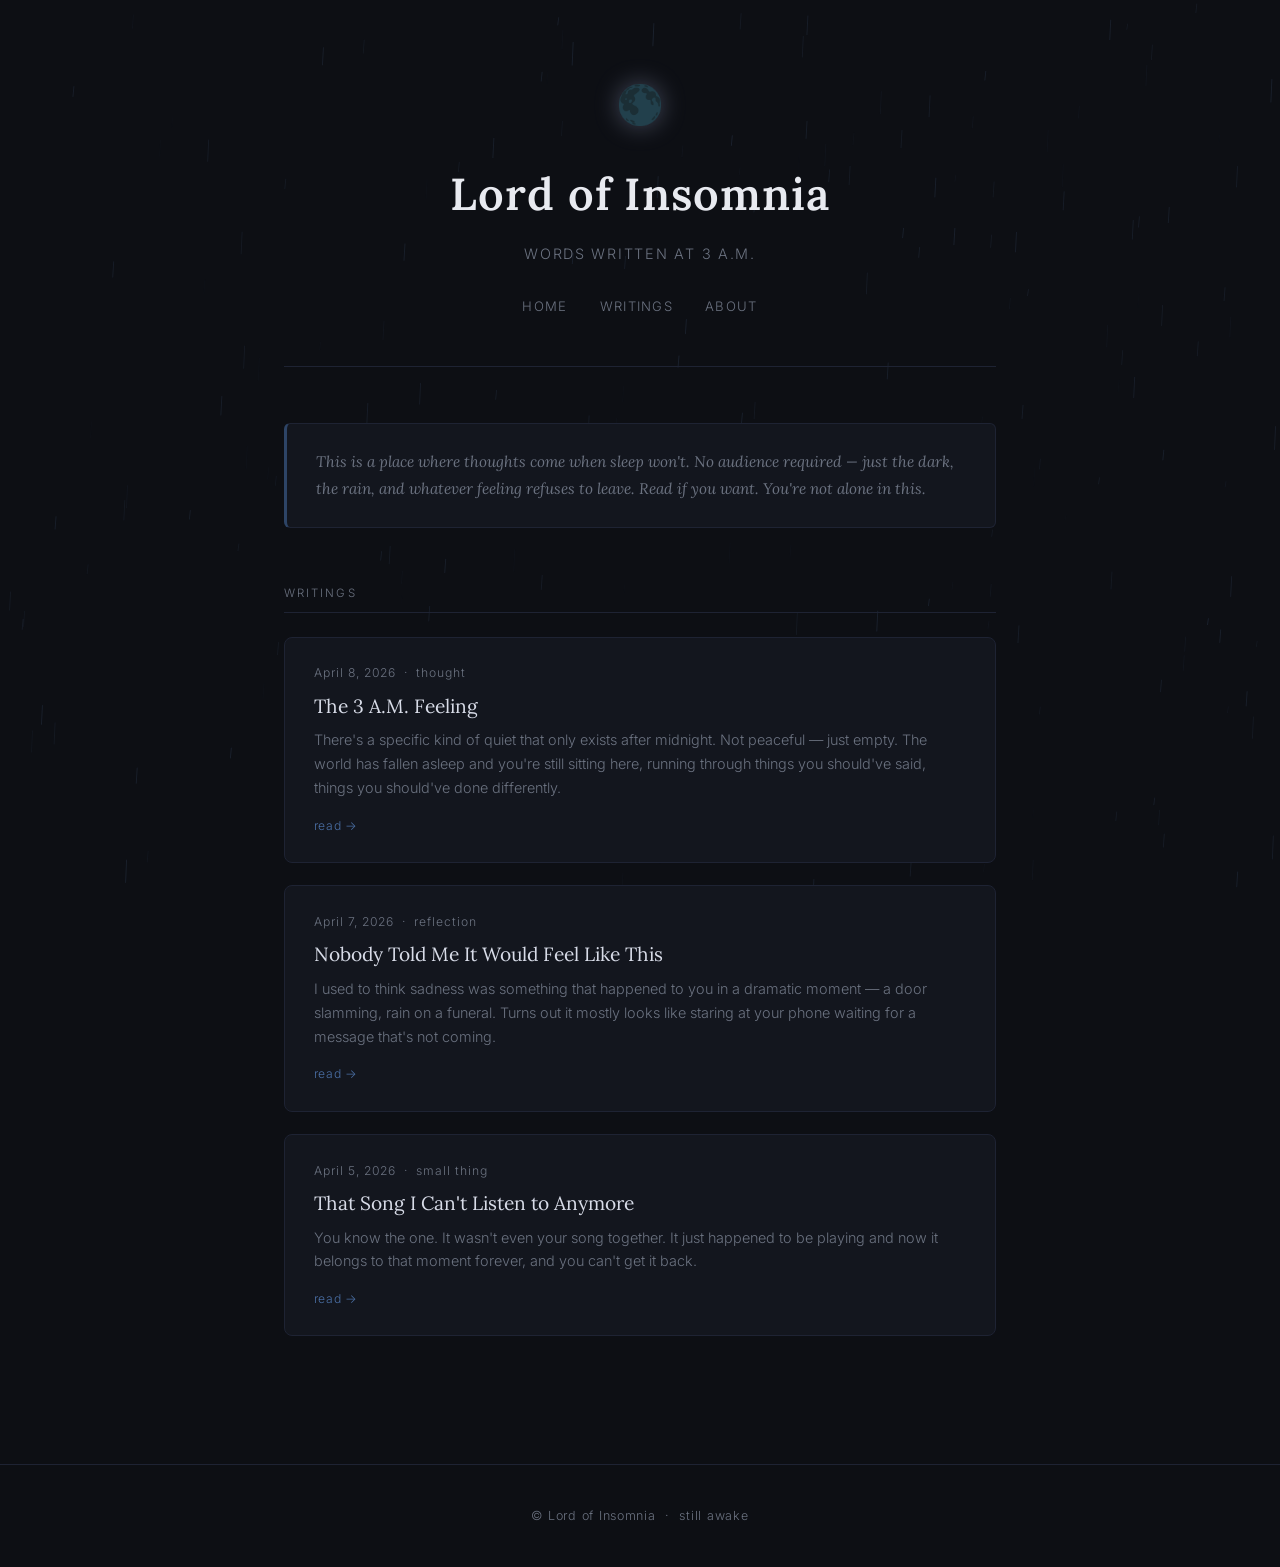
==== index.html @ 432faefa "Add sad-theme GitHub Pages writing site with animated rain Agent-Logs-Url: https://github.com/orgito" ====
<!DOCTYPE html>
<html lang="en">
<head>
  <meta charset="UTF-8" />
  <meta name="viewport" content="width=device-width, initial-scale=1.0" />
  <title>Lord of Insomnia</title>
  <link rel="stylesheet" href="style.css" />
</head>
<body>

  <canvas id="rain-canvas"></canvas>

  <div class="wrapper">

    <header>
      <span class="moon">🌑</span>
      <h1 class="site-title">Lord of Insomnia</h1>
      <p class="site-subtitle">words written at 3 a.m.</p>
      <nav>
        <a href="index.html">Home</a>
        <a href="#writings">Writings</a>
        <a href="#about">About</a>
      </nav>
    </header>

    <!-- Intro -->
    <div class="intro-block" id="about">
      This is a place where thoughts come when sleep won't.
      No audience required — just the dark, the rain,
      and whatever feeling refuses to leave.
      Read if you want. You're not alone in this.
    </div>

    <!-- Writings list -->
    <section id="writings">
      <p class="section-label">Writings</p>

      <div class="post-list">

        <a class="post-card" href="posts/the-3am-feeling.html">
          <div class="post-card-meta">April 8, 2026 &nbsp;·&nbsp; thought</div>
          <div class="post-card-title">The 3 A.M. Feeling</div>
          <div class="post-card-excerpt">
            There's a specific kind of quiet that only exists after midnight. Not peaceful — just empty.
            The world has fallen asleep and you're still sitting here, running through
            things you should've said, things you should've done differently.
          </div>
          <div class="post-card-footer">read →</div>
        </a>

        <a class="post-card" href="posts/nobody-told-me.html">
          <div class="post-card-meta">April 7, 2026 &nbsp;·&nbsp; reflection</div>
          <div class="post-card-title">Nobody Told Me It Would Feel Like This</div>
          <div class="post-card-excerpt">
            I used to think sadness was something that happened to you in a dramatic moment —
            a door slamming, rain on a funeral. Turns out it mostly looks like staring at your
            phone waiting for a message that's not coming.
          </div>
          <div class="post-card-footer">read →</div>
        </a>

        <a class="post-card" href="posts/favorite-song.html">
          <div class="post-card-meta">April 5, 2026 &nbsp;·&nbsp; small thing</div>
          <div class="post-card-title">That Song I Can't Listen to Anymore</div>
          <div class="post-card-excerpt">
            You know the one. It wasn't even your song together.
            It just happened to be playing and now it belongs to that moment forever,
            and you can't get it back.
          </div>
          <div class="post-card-footer">read →</div>
        </a>

      </div>
    </section>

  </div><!-- /wrapper -->

  <footer>
    &copy; Lord of Insomnia &nbsp;·&nbsp; still awake
  </footer>

  <script src="rain-animation.js"></script>

</body>
</html>
---- style.css ----
/* ───────────────────────────────────────────────
   Lord of Insomnia — Sad Theme
   A place to write. A place to be heard.
─────────────────────────────────────────────── */

@import url('https://fonts.googleapis.com/css2?family=Lora:ital,wght@0,400;0,600;1,400&family=Inter:wght@300;400&display=swap');

:root {
  --bg:         #0d0f14;
  --bg-card:    #13161e;
  --bg-card2:   #181c26;
  --border:     #1e2333;
  --accent:     #4a6fa5;
  --accent-dim: #2d4466;
  --text:       #c8cdd8;
  --text-muted: #6b7280;
  --text-dim:   #9aa3b0;
  --rain:       rgba(74, 111, 165, 0.08);
  --glow:       rgba(74, 111, 165, 0.15);
}

*, *::before, *::after {
  box-sizing: border-box;
  margin: 0;
  padding: 0;
}

html {
  scroll-behavior: smooth;
}

body {
  background-color: var(--bg);
  color: var(--text);
  font-family: 'Inter', sans-serif;
  font-weight: 300;
  font-size: 16px;
  line-height: 1.7;
  min-height: 100vh;
  overflow-x: hidden;
}

/* ── Rain canvas ── */
#rain-canvas {
  position: fixed;
  top: 0; left: 0;
  width: 100%; height: 100%;
  pointer-events: none;
  z-index: 0;
  opacity: 0.35;
}

/* ── Layout ── */
.wrapper {
  position: relative;
  z-index: 1;
  max-width: 760px;
  margin: 0 auto;
  padding: 0 1.5rem 4rem;
}

/* ── Header ── */
header {
  text-align: center;
  padding: 4.5rem 0 3rem;
  border-bottom: 1px solid var(--border);
  margin-bottom: 3.5rem;
}

.site-title {
  font-family: 'Lora', serif;
  font-size: clamp(1.8rem, 5vw, 2.8rem);
  font-weight: 600;
  color: #e8eaf0;
  letter-spacing: 0.02em;
  margin-bottom: 0.6rem;
}

.site-subtitle {
  font-size: 0.9rem;
  color: var(--text-muted);
  letter-spacing: 0.12em;
  text-transform: uppercase;
}

.moon {
  display: block;
  font-size: 2.4rem;
  margin-bottom: 1.2rem;
  animation: float 6s ease-in-out infinite;
  filter: drop-shadow(0 0 12px rgba(200, 210, 255, 0.3));
}

@keyframes float {
  0%, 100% { transform: translateY(0); }
  50%       { transform: translateY(-8px); }
}

/* ── Nav ── */
nav {
  display: flex;
  justify-content: center;
  gap: 2rem;
  margin-top: 1.8rem;
}

nav a {
  color: var(--text-muted);
  text-decoration: none;
  font-size: 0.82rem;
  letter-spacing: 0.1em;
  text-transform: uppercase;
  transition: color 0.25s;
}

nav a:hover { color: var(--accent); }

/* ── Section headings ── */
.section-label {
  font-size: 0.72rem;
  letter-spacing: 0.18em;
  text-transform: uppercase;
  color: var(--text-muted);
  margin-bottom: 1.5rem;
  padding-bottom: 0.5rem;
  border-bottom: 1px solid var(--border);
}

/* ── Post cards ── */
.post-list {
  display: flex;
  flex-direction: column;
  gap: 1.4rem;
  margin-bottom: 4rem;
}

.post-card {
  background: var(--bg-card);
  border: 1px solid var(--border);
  border-radius: 8px;
  padding: 1.6rem 1.8rem;
  text-decoration: none;
  color: inherit;
  display: block;
  transition: border-color 0.25s, box-shadow 0.25s, transform 0.2s;
}

.post-card:hover {
  border-color: var(--accent-dim);
  box-shadow: 0 0 24px var(--glow);
  transform: translateY(-2px);
}

.post-card-meta {
  font-size: 0.76rem;
  color: var(--text-muted);
  letter-spacing: 0.08em;
  margin-bottom: 0.55rem;
}

.post-card-title {
  font-family: 'Lora', serif;
  font-size: 1.2rem;
  color: #d8dce8;
  margin-bottom: 0.55rem;
  line-height: 1.4;
}

.post-card-excerpt {
  font-size: 0.9rem;
  color: var(--text-muted);
  line-height: 1.65;
  display: -webkit-box;
  -webkit-line-clamp: 3;
  -webkit-box-orient: vertical;
  overflow: hidden;
}

.post-card-footer {
  margin-top: 1rem;
  font-size: 0.76rem;
  color: var(--accent);
  letter-spacing: 0.05em;
}

/* ── Single post page ── */
.post-header {
  text-align: center;
  padding: 3rem 0 2.5rem;
  border-bottom: 1px solid var(--border);
  margin-bottom: 2.5rem;
}

.post-title {
  font-family: 'Lora', serif;
  font-size: clamp(1.6rem, 4vw, 2.4rem);
  font-weight: 600;
  color: #e8eaf0;
  margin-bottom: 0.8rem;
  line-height: 1.3;
}

.post-meta {
  font-size: 0.8rem;
  color: var(--text-muted);
  letter-spacing: 0.08em;
}

.post-body {
  font-family: 'Lora', serif;
  font-size: 1.08rem;
  line-height: 1.9;
  color: var(--text-dim);
}

.post-body p     { margin-bottom: 1.4em; }
.post-body em    { color: #b0b8cc; font-style: italic; }
.post-body strong { color: #d0d4e0; font-weight: 600; }

.post-body blockquote {
  border-left: 3px solid var(--accent-dim);
  padding-left: 1.2rem;
  margin: 1.8rem 0;
  color: var(--text-muted);
  font-style: italic;
}

.back-link {
  display: inline-flex;
  align-items: center;
  gap: 0.4rem;
  margin-top: 3rem;
  font-size: 0.82rem;
  color: var(--text-muted);
  text-decoration: none;
  letter-spacing: 0.06em;
  transition: color 0.2s;
}

.back-link:hover { color: var(--accent); }

/* ── About / intro block ── */
.intro-block {
  background: var(--bg-card);
  border: 1px solid var(--border);
  border-left: 3px solid var(--accent-dim);
  border-radius: 6px;
  padding: 1.5rem 1.8rem;
  margin-bottom: 3.5rem;
  font-family: 'Lora', serif;
  font-style: italic;
  color: var(--text-muted);
  font-size: 0.96rem;
  line-height: 1.8;
}

/* ── Footer ── */
footer {
  text-align: center;
  padding: 2.5rem 0;
  border-top: 1px solid var(--border);
  font-size: 0.78rem;
  color: var(--text-muted);
  letter-spacing: 0.06em;
}

/* ── Scrollbar ── */
::-webkit-scrollbar { width: 6px; }
::-webkit-scrollbar-track { background: var(--bg); }
::-webkit-scrollbar-thumb { background: var(--border); border-radius: 3px; }
::-webkit-scrollbar-thumb:hover { background: var(--accent-dim); }
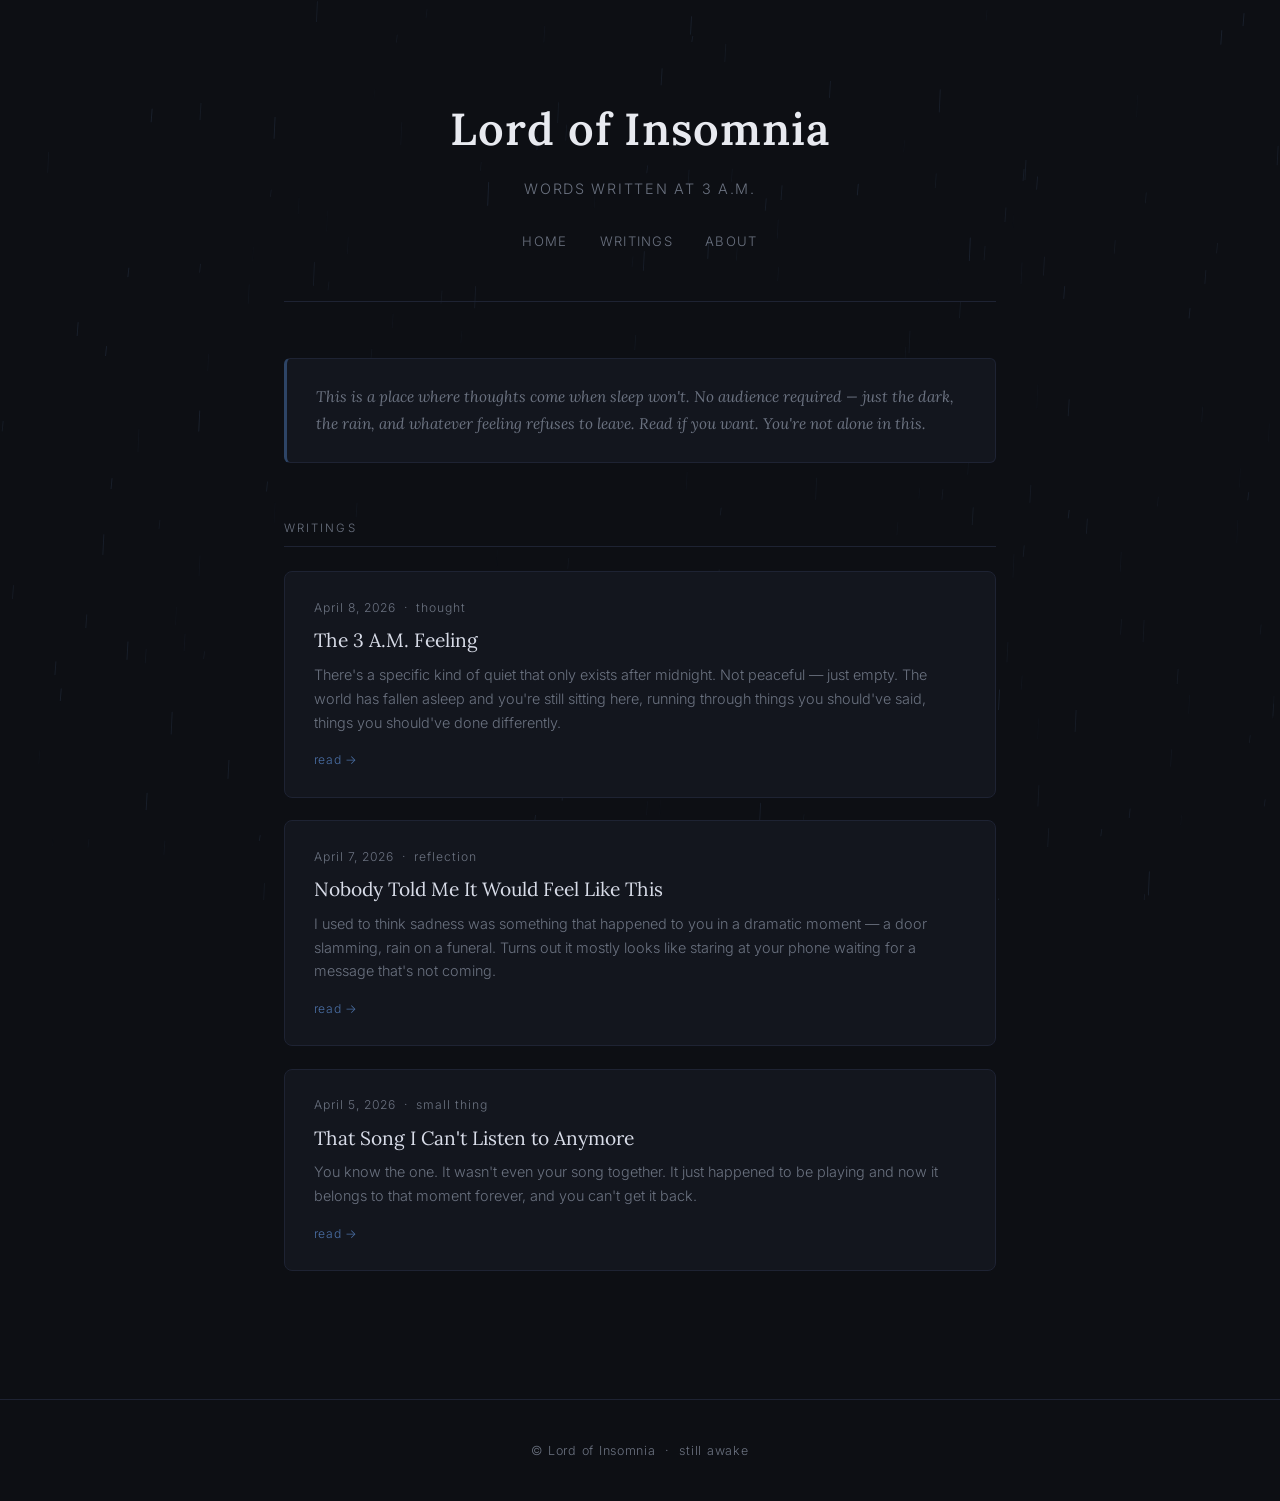
==== commit c5fc9abd: "Remove 🌑 emoji from all HTML files Agent-Logs-Url: https://github.com/orgito1015/My-twitter-Lord-of-" ====
--- a/index.html
+++ b/index.html
@@ -13,7 +13,7 @@
   <div class="wrapper">
 
     <header>
-      <span class="moon">🌑</span>
+      <span class="moon"></span>
       <h1 class="site-title">Lord of Insomnia</h1>
       <p class="site-subtitle">words written at 3 a.m.</p>
       <nav>
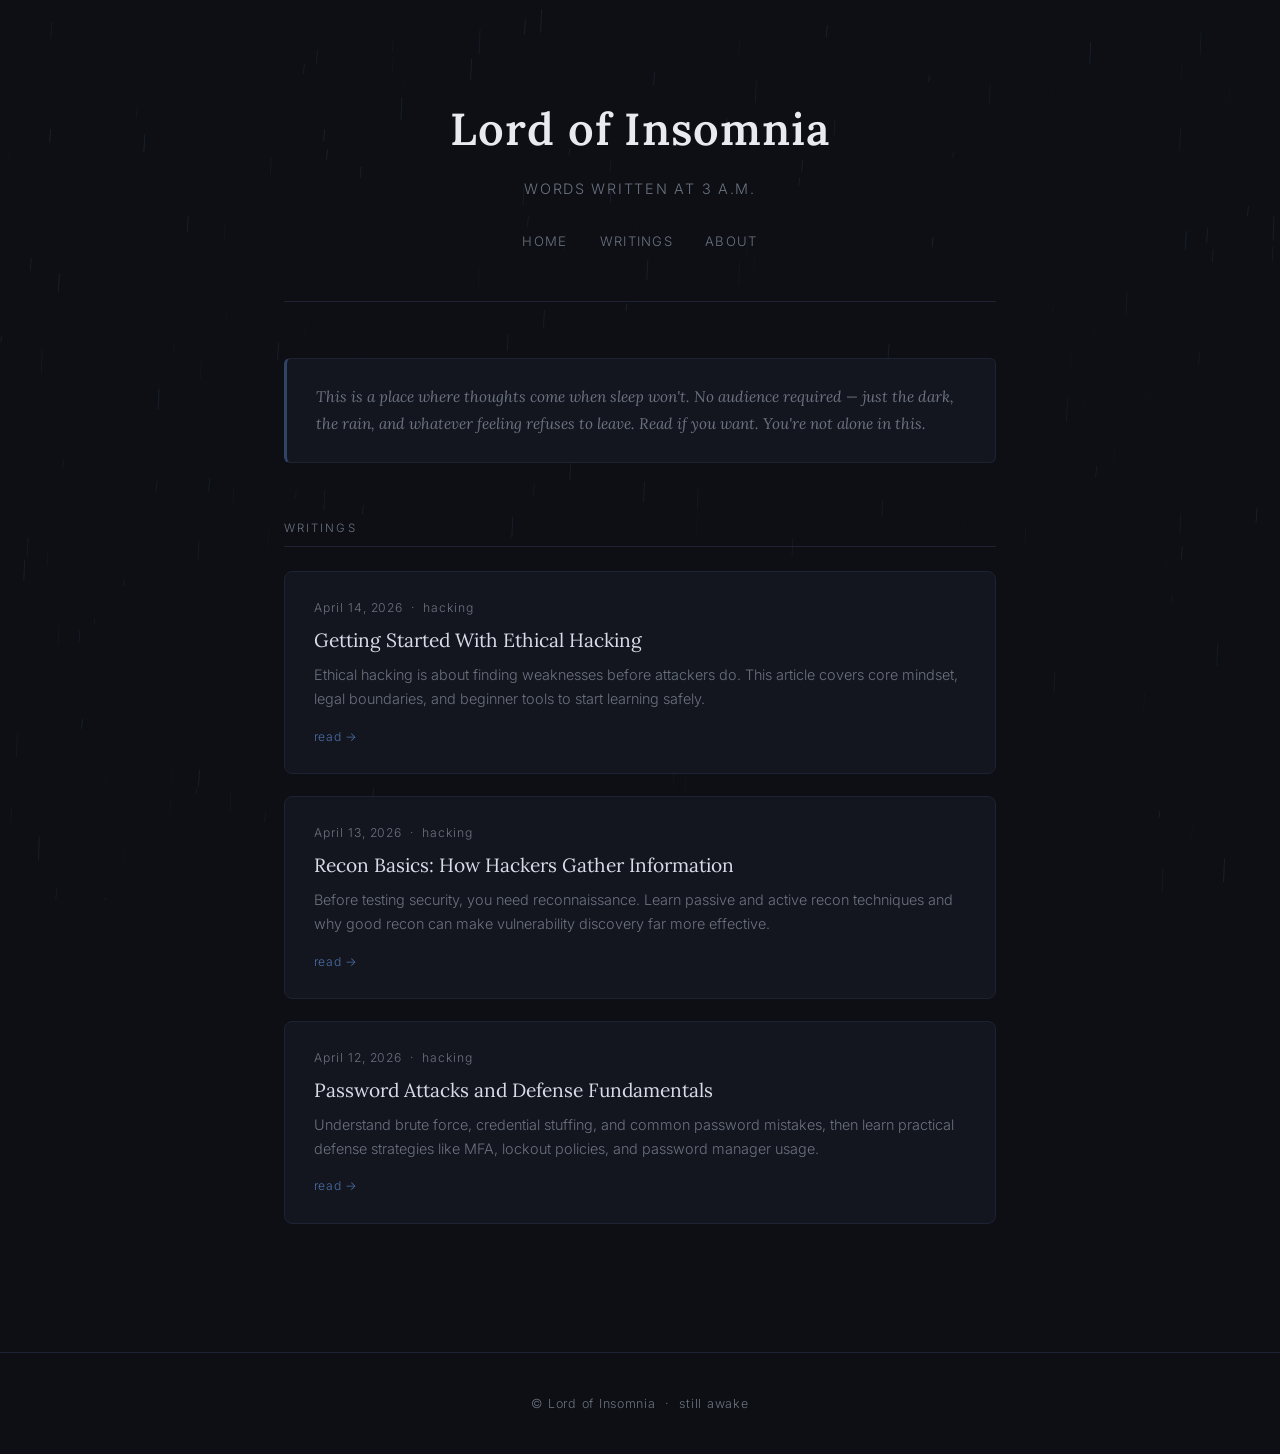
==== commit a805988c: "Replace existing blog articles with hacking-themed posts Agent-Logs-Url: https://github.com/orgito10" ====
--- a/index.html
+++ b/index.html
@@ -37,35 +37,35 @@
 
       <div class="post-list">
 
-        <a class="post-card" href="posts/the-3am-feeling.html">
-          <div class="post-card-meta">April 8, 2026 &nbsp;·&nbsp; thought</div>
-          <div class="post-card-title">The 3 A.M. Feeling</div>
+        <a class="post-card" href="posts/intro-to-ethical-hacking.html">
+          <div class="post-card-meta">April 14, 2026 &nbsp;·&nbsp; hacking</div>
+          <div class="post-card-title">Getting Started With Ethical Hacking</div>
           <div class="post-card-excerpt">
-            There's a specific kind of quiet that only exists after midnight. Not peaceful — just empty.
-            The world has fallen asleep and you're still sitting here, running through
-            things you should've said, things you should've done differently.
+            Ethical hacking is about finding weaknesses before attackers do.
+            This article covers core mindset, legal boundaries, and beginner tools
+            to start learning safely.
           </div>
           <div class="post-card-footer">read →</div>
         </a>
 
-        <a class="post-card" href="posts/nobody-told-me.html">
-          <div class="post-card-meta">April 7, 2026 &nbsp;·&nbsp; reflection</div>
-          <div class="post-card-title">Nobody Told Me It Would Feel Like This</div>
+        <a class="post-card" href="posts/recon-like-a-pro.html">
+          <div class="post-card-meta">April 13, 2026 &nbsp;·&nbsp; hacking</div>
+          <div class="post-card-title">Recon Basics: How Hackers Gather Information</div>
           <div class="post-card-excerpt">
-            I used to think sadness was something that happened to you in a dramatic moment —
-            a door slamming, rain on a funeral. Turns out it mostly looks like staring at your
-            phone waiting for a message that's not coming.
+            Before testing security, you need reconnaissance.
+            Learn passive and active recon techniques and why good recon can make
+            vulnerability discovery far more effective.
           </div>
           <div class="post-card-footer">read →</div>
         </a>
 
-        <a class="post-card" href="posts/favorite-song.html">
-          <div class="post-card-meta">April 5, 2026 &nbsp;·&nbsp; small thing</div>
-          <div class="post-card-title">That Song I Can't Listen to Anymore</div>
+        <a class="post-card" href="posts/password-security-basics.html">
+          <div class="post-card-meta">April 12, 2026 &nbsp;·&nbsp; hacking</div>
+          <div class="post-card-title">Password Attacks and Defense Fundamentals</div>
           <div class="post-card-excerpt">
-            You know the one. It wasn't even your song together.
-            It just happened to be playing and now it belongs to that moment forever,
-            and you can't get it back.
+            Understand brute force, credential stuffing, and common password mistakes,
+            then learn practical defense strategies like MFA, lockout policies, and
+            password manager usage.
           </div>
           <div class="post-card-footer">read →</div>
         </a>
